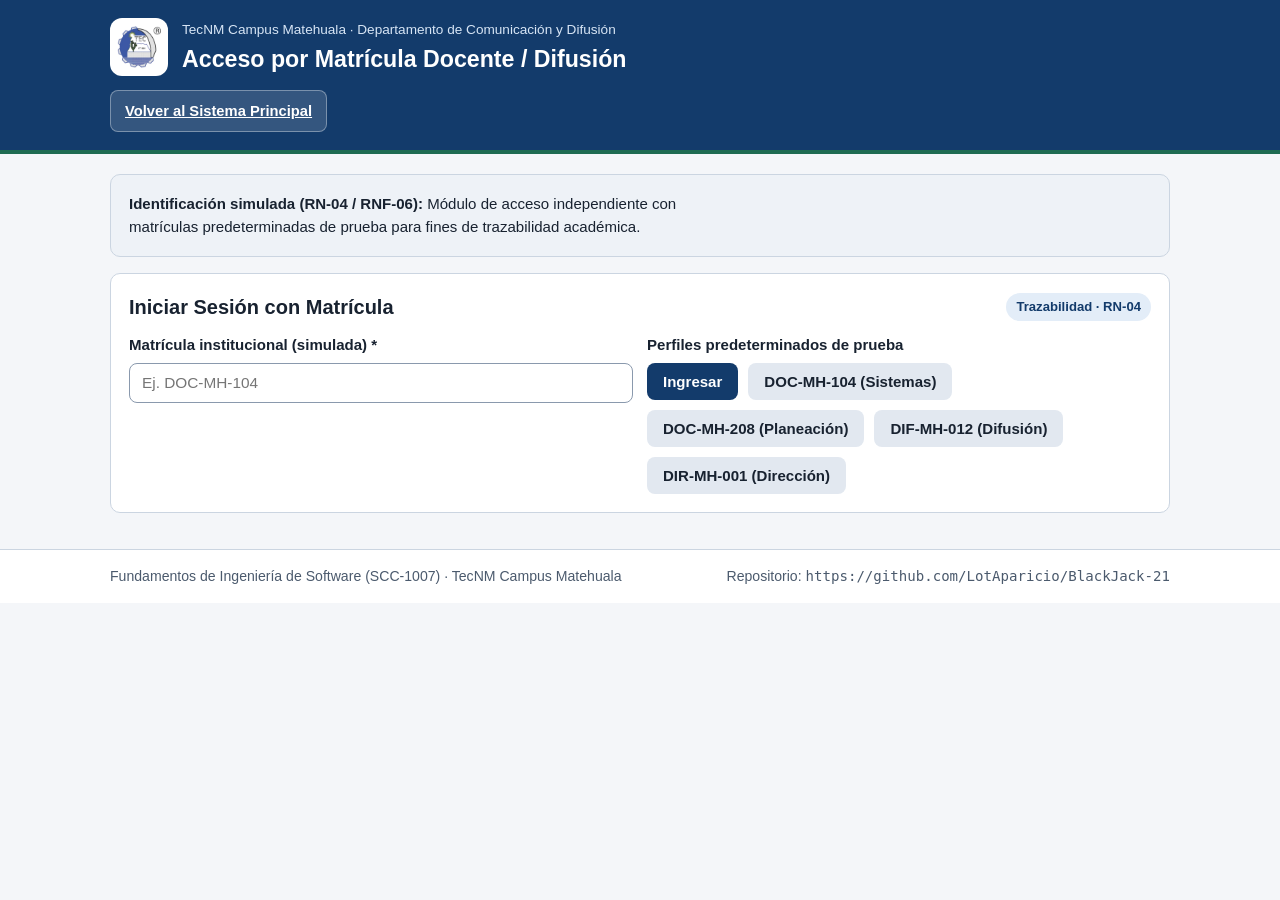
==== login.html @ e2d47383 "Add files via upload" ====
<!DOCTYPE html>
<html lang="es">
<head>
  <meta charset="UTF-8" />
  <meta name="viewport" content="width=device-width, initial-scale=1.0" />
  <title>Acceso por Matrícula · TecNM Campus Matehuala</title>
  <link rel="stylesheet" href="static/styles.css" />
</head>
<body>
  <header class="site-header">
    <div class="container header-inner">
      <div class="brand-lockup">
        <img src="static/logo-itm-mh.png" alt="Escudo institucional IT MH" class="brand-logo" />
        <div>
          <p class="eyebrow">TecNM Campus Matehuala · Departamento de Comunicación y Difusión</p>
          <h1>Acceso por Matrícula Docente / Difusión</h1>
        </div>
      </div>
      <nav aria-label="Navegación" class="role-switch">
        <a class="tab-btn" href="index.html">Volver al Sistema Principal</a>
      </nav>
    </div>
  </header>

  <main class="container main-grid">
    <section class="card notice-banner" aria-label="Entorno simulado">
      <p>
        <strong>Identificación simulada (RN-04 / RNF-06):</strong> Módulo de acceso independiente con matrículas predeterminadas de prueba para fines de trazabilidad académica.
      </p>
    </section>

    <section class="card" aria-labelledby="titulo-login">
      <div class="panel-header">
        <h2 id="titulo-login">Iniciar Sesión con Matrícula</h2>
        <span class="badge">Trazabilidad · RN-04</span>
      </div>

      <form id="form-login-aparte" class="form-grid" novalidate>
        <div class="field-group">
          <label for="matricula-input">Matrícula institucional (simulada) *</label>
          <input
            type="text"
            id="matricula-input"
            placeholder="Ej. DOC-MH-104"
            required
          />
          <small class="error-msg" id="err-matricula"></small>
        </div>

        <div class="field-group">
          <label>Perfiles predeterminados de prueba</label>
          <div class="form-actions">
            <button type="submit" class="btn btn-primary">Ingresar</button>
            <button type="button" class="btn btn-secondary btn-quick" data-mat="DOC-MH-104">DOC-MH-104 (Sistemas)</button>
            <button type="button" class="btn btn-secondary btn-quick" data-mat="DOC-MH-208">DOC-MH-208 (Planeación)</button>
            <button type="button" class="btn btn-secondary btn-quick" data-mat="DIF-MH-012">DIF-MH-012 (Difusión)</button>
            <button type="button" class="btn btn-secondary btn-quick" data-mat="DIR-MH-001">DIR-MH-001 (Dirección)</button>
          </div>
        </div>
      </form>

      <div id="estado-sesion" class="feedback-box hidden" aria-live="polite" style="margin-top: 16px;"></div>
    </section>
  </main>

  <footer class="site-footer">
    <div class="container footer-inner">
      <p>Fundamentos de Ingeniería de Software (SCC-1007) · TecNM Campus Matehuala</p>
      <p>Repositorio: <code>https://github.com/LotAparicio/BlackJack-21</code></p>
    </div>
  </footer>

  <script>
    const LOGIN_SESSION_KEY = "tecnm_mh_sesion_matricula_v1";

    const USUARIOS_SIMULADOS = [
      { matricula: "DOC-MH-104", nombre: "Mtro. Roberto Salgado (Simulado)", rol: "Solicitante", area: "Ingeniería en Sistemas Computacionales" },
      { matricula: "DOC-MH-208", nombre: "Ing. Laura Méndez (Simulada)", rol: "Solicitante", area: "Subdirección de Planeación y Vinculación" },
      { matricula: "DIF-MH-012", nombre: "Lic. Patricia Navarro (Simulada)", rol: "Difusión", area: "Departamento de Comunicación y Difusión" },
      { matricula: "DIR-MH-001", nombre: "Dr. Héctor Villalobos (Simulado)", rol: "Dirección", area: "Dirección" }
    ];

    function escapar(texto) {
      return String(texto)
        .replace(/&/g, "&amp;")
        .replace(/</g, "&lt;")
        .replace(/>/g, "&gt;")
        .replace(/"/g, "&quot;");
    }

    function mostrarSesion() {
      const box = document.getElementById("estado-sesion");
      let sesion = null;
      try {
        sesion = JSON.parse(localStorage.getItem(LOGIN_SESSION_KEY) || "null");
      } catch (e) {
        sesion = null;
      }

      if (!sesion) {
        box.classList.add("hidden");
        box.innerHTML = "";
        return;
      }

      box.classList.remove("hidden");
      box.innerHTML = `
        <div style="display:flex; flex-wrap:wrap; align-items:center; justify-content:space-between; gap:10px;">
          <div>
            <strong>Sesión iniciada:</strong> ${escapar(sesion.nombre)} ·
            Matrícula: <code>${escapar(sesion.matricula)}</code> ·
            Rol: <strong>${escapar(sesion.rol)}</strong> (${escapar(sesion.area)})
          </div>
          <button type="button" id="btn-salir" class="btn btn-secondary">Cerrar sesión</button>
        </div>
      `;

      document.getElementById("btn-salir").addEventListener("click", () => {
        localStorage.removeItem(LOGIN_SESSION_KEY);
        document.getElementById("matricula-input").value = "";
        mostrarSesion();
      });
    }

    function ingresarConMatricula(valor) {
      const limpia = String(valor || "").trim().toUpperCase();
      const errEl = document.getElementById("err-matricula");
      if (!limpia) {
        errEl.textContent = "Ingresa o selecciona una matrícula predeterminada.";
        return;
      }
      const usuario = USUARIOS_SIMULADOS.find((u) => u.matricula === limpia);
      if (!usuario) {
        errEl.textContent = "Matrícula no válida. Usa DOC-MH-104, DOC-MH-208, DIF-MH-012 o DIR-MH-001.";
        return;
      }
      errEl.textContent = "";
      localStorage.setItem(LOGIN_SESSION_KEY, JSON.stringify(usuario));
      mostrarSesion();
    }

    document.getElementById("form-login-aparte").addEventListener("submit", (e) => {
      e.preventDefault();
      ingresarConMatricula(document.getElementById("matricula-input").value);
    });

    document.querySelectorAll(".btn-quick").forEach((btn) => {
      btn.addEventListener("click", () => {
        const mat = btn.dataset.mat;
        document.getElementById("matricula-input").value = mat;
        ingresarConMatricula(mat);
      });
    });

    mostrarSesion();
  </script>
</body>
</html>
---- static/styles.css ----
:root {
  --bg-page: #f4f6f9;
  --bg-card: #ffffff;
  --bg-subtle: #eef2f7;
  --text-main: #182230;
  --text-muted: #4b5a6d;
  --primary: #133b6b;
  --primary-hover: #0c2747;
  --accent: #1e6b52;
  --danger: #9e1b24;
  --warning-bg: #fff8e6;
  --warning-border: #c98a00;
  --border: #cbd5e1;
  --radius: 10px;
}

* {
  box-sizing: border-box;
}

html, body {
  margin: 0;
  padding: 0;
  font-family: "Segoe UI", Roboto, Arial, sans-serif;
  font-size: 16px;
  line-height: 1.5;
  color: var(--text-main);
  background-color: var(--bg-page);
}

.skip-link {
  position: absolute;
  left: -9999px;
}

.skip-link:focus {
  position: fixed;
  top: 8px;
  left: 8px;
  z-index: 1000;
  background: var(--primary);
  color: #ffffff;
  padding: 8px 12px;
  border-radius: 6px;
}

.container {
  width: min(100% - 24px, 1060px);
  margin: 0 auto;
}

.site-header {
  background: var(--primary);
  color: #ffffff;
  padding: 18px 0;
  border-bottom: 4px solid var(--accent);
}

.header-inner {
  display: flex;
  flex-direction: column;
  gap: 14px;
}

.brand-lockup {
  display: flex;
  align-items: center;
  gap: 14px;
}

.brand-logo {
  width: 58px;
  height: 58px;
  object-fit: contain;
  background: #ffffff;
  padding: 5px;
  border-radius: 12px;
  border: 2px solid rgba(255, 255, 255, 0.45);
  flex: 0 0 auto;
}

.eyebrow {
  margin: 0 0 4px;
  font-size: 0.85rem;
  color: #d7e5f5;
}

.site-header h1 {
  margin: 0;
  font-size: 1.45rem;
  line-height: 1.25;
}

.role-switch {
  display: flex;
  flex-wrap: wrap;
  gap: 8px;
}

.tab-btn {
  background: rgba(255, 255, 255, 0.14);
  color: #ffffff;
  border: 1px solid rgba(255, 255, 255, 0.35);
  border-radius: 8px;
  padding: 9px 14px;
  font-size: 0.92rem;
  font-weight: 600;
  cursor: pointer;
}

.tab-btn.active,
.tab-btn:hover {
  background: #ffffff;
  color: var(--primary);
}

.main-grid {
  padding: 20px 0 36px;
  display: grid;
  gap: 16px;
}

.card {
  background: var(--bg-card);
  border: 1px solid var(--border);
  border-radius: var(--radius);
  padding: 18px;
}

.notice-banner {
  display: flex;
  flex-wrap: wrap;
  align-items: center;
  justify-content: space-between;
  gap: 12px;
  background: var(--bg-subtle);
}

.notice-banner p {
  margin: 0;
  font-size: 0.94rem;
  max-width: 74ch;
}

.view-panel {
  display: none;
}

.view-panel.active {
  display: block;
}

.panel-header {
  display: flex;
  flex-wrap: wrap;
  align-items: center;
  justify-content: space-between;
  gap: 10px;
  margin-bottom: 12px;
}

.panel-header h2 {
  margin: 0;
  font-size: 1.25rem;
}

.badge {
  background: #e3edf8;
  color: var(--primary);
  font-size: 0.82rem;
  font-weight: 700;
  padding: 4px 10px;
  border-radius: 999px;
}

.muted {
  color: var(--text-muted);
  margin-top: 0;
}

.form-grid {
  display: grid;
  grid-template-columns: 1fr;
  gap: 14px;
}

@media (min-width: 720px) {
  .form-grid {
    grid-template-columns: 1fr 1fr;
  }
  .full-width {
    grid-column: 1 / -1;
  }
}

.field-group {
  display: flex;
  flex-direction: column;
  gap: 6px;
}

label {
  font-weight: 600;
  font-size: 0.94rem;
}

input,
select,
textarea {
  width: 100%;
  padding: 10px 12px;
  border: 1px solid #8a99ad;
  border-radius: 8px;
  font-family: inherit;
  font-size: 0.96rem;
  color: var(--text-main);
  background: #ffffff;
}

input:focus,
select:focus,
textarea:focus,
button:focus,
a.btn:focus {
  outline: 3px solid #2b6cb0;
  outline-offset: 1px;
}

.error-msg {
  color: var(--danger);
  font-weight: 600;
  min-height: 18px;
  font-size: 0.85rem;
}

.hidden {
  display: none !important;
}

.alert-box {
  background: var(--warning-bg);
  border: 1px solid var(--warning-border);
  border-radius: 8px;
  padding: 12px 14px;
}

.alert-box p {
  margin: 0 0 8px;
}

.checkbox-inline {
  display: flex;
  align-items: flex-start;
  gap: 8px;
  font-weight: 500;
}

.checkbox-inline input[type="checkbox"] {
  width: 18px;
  height: 18px;
  margin-top: 2px;
  flex: 0 0 auto;
}

.preview-box {
  background: var(--bg-subtle);
}

.preview-box h3 {
  margin: 0 0 6px;
  font-size: 1rem;
}

.preview-content {
  margin: 0;
  white-space: pre-line;
}

.form-actions {
  display: flex;
  flex-wrap: wrap;
  gap: 10px;
}

.btn {
  display: inline-block;
  text-decoration: none;
  border: none;
  border-radius: 8px;
  padding: 10px 16px;
  font-size: 0.94rem;
  font-weight: 600;
  cursor: pointer;
}

.btn-primary {
  background: var(--primary);
  color: #ffffff;
}

.btn-primary:hover {
  background: var(--primary-hover);
}

.btn-secondary {
  background: #e2e8f0;
  color: var(--text-main);
}

.btn-approve {
  background: var(--accent);
  color: #ffffff;
}

.btn-reject {
  background: var(--danger);
  color: #ffffff;
}

.feedback-box {
  margin-top: 16px;
  padding: 12px 14px;
  border-radius: 8px;
  background: #e6f4ee;
  border: 1px solid #2b7a5b;
  color: #103b2a;
}

.stack-list {
  display: grid;
  gap: 12px;
}

.review-card {
  border: 1px solid var(--border);
  border-radius: 8px;
  padding: 14px;
  background: #fcfdff;
}

.review-top {
  display: flex;
  flex-wrap: wrap;
  justify-content: space-between;
  gap: 8px;
  margin-bottom: 8px;
}

.review-actions {
  display: flex;
  flex-wrap: wrap;
  gap: 8px;
  margin-top: 10px;
}

.filters-bar {
  display: grid;
  grid-template-columns: 1fr;
  gap: 12px;
  margin-bottom: 14px;
}

@media (min-width: 640px) {
  .filters-bar {
    grid-template-columns: 240px 1fr;
  }
}

.metrics-strip {
  display: grid;
  grid-template-columns: repeat(auto-fit, minmax(150px, 1fr));
  gap: 10px;
  margin-bottom: 16px;
}

.metric-tile {
  background: var(--bg-subtle);
  border: 1px solid var(--border);
  border-radius: 8px;
  padding: 10px 12px;
}

.metric-tile strong {
  display: block;
  font-size: 1.35rem;
  color: var(--primary);
}

.metric-tile span {
  font-size: 0.85rem;
  color: var(--text-muted);
}

.table-wrap {
  width: 100%;
  overflow-x: auto;
}

.data-table {
  width: 100%;
  border-collapse: collapse;
  font-size: 0.9rem;
}

.data-table th,
.data-table td {
  border: 1px solid var(--border);
  padding: 8px 10px;
  text-align: left;
  vertical-align: top;
}

.data-table th {
  background: var(--bg-subtle);
}

.status-pill {
  display: inline-block;
  padding: 2px 8px;
  border-radius: 999px;
  font-size: 0.8rem;
  font-weight: 700;
}

.status-revision {
  background: #fef0c7;
  color: #784900;
}

.status-publicado {
  background: #dcfce7;
  color: #14532d;
}

.status-rechazado {
  background: #fee2e2;
  color: #7f1d1d;
}

.docs-grid {
  display: grid;
  grid-template-columns: repeat(auto-fit, minmax(240px, 1fr));
  gap: 12px;
  margin-bottom: 16px;
}

.doc-card {
  border: 1px solid var(--border);
  border-radius: 8px;
  padding: 14px;
  background: #fcfdff;
  display: flex;
  flex-direction: column;
  justify-content: space-between;
  gap: 10px;
}

.doc-card h3 {
  margin: 0;
  font-size: 1.02rem;
  color: var(--primary);
}

.doc-card p {
  margin: 0;
  font-size: 0.9rem;
  color: var(--text-muted);
}

.doc-summary-grid {
  display: grid;
  grid-template-columns: 1fr;
  gap: 12px;
}

@media (min-width: 720px) {
  .doc-summary-grid {
    grid-template-columns: 1fr 1fr;
  }
}

.sub-card {
  background: var(--bg-subtle);
}

.sub-card h3 {
  margin-top: 0;
  font-size: 1.05rem;
}

.sub-card ul {
  margin: 0;
  padding-left: 18px;
  display: grid;
  gap: 8px;
  font-size: 0.92rem;
}

.site-footer {
  border-top: 1px solid var(--border);
  background: #ffffff;
  padding: 16px 0;
  font-size: 0.88rem;
  color: var(--text-muted);
}

.footer-inner {
  display: flex;
  flex-wrap: wrap;
  justify-content: space-between;
  gap: 10px;
}

.footer-inner p {
  margin: 0;
}
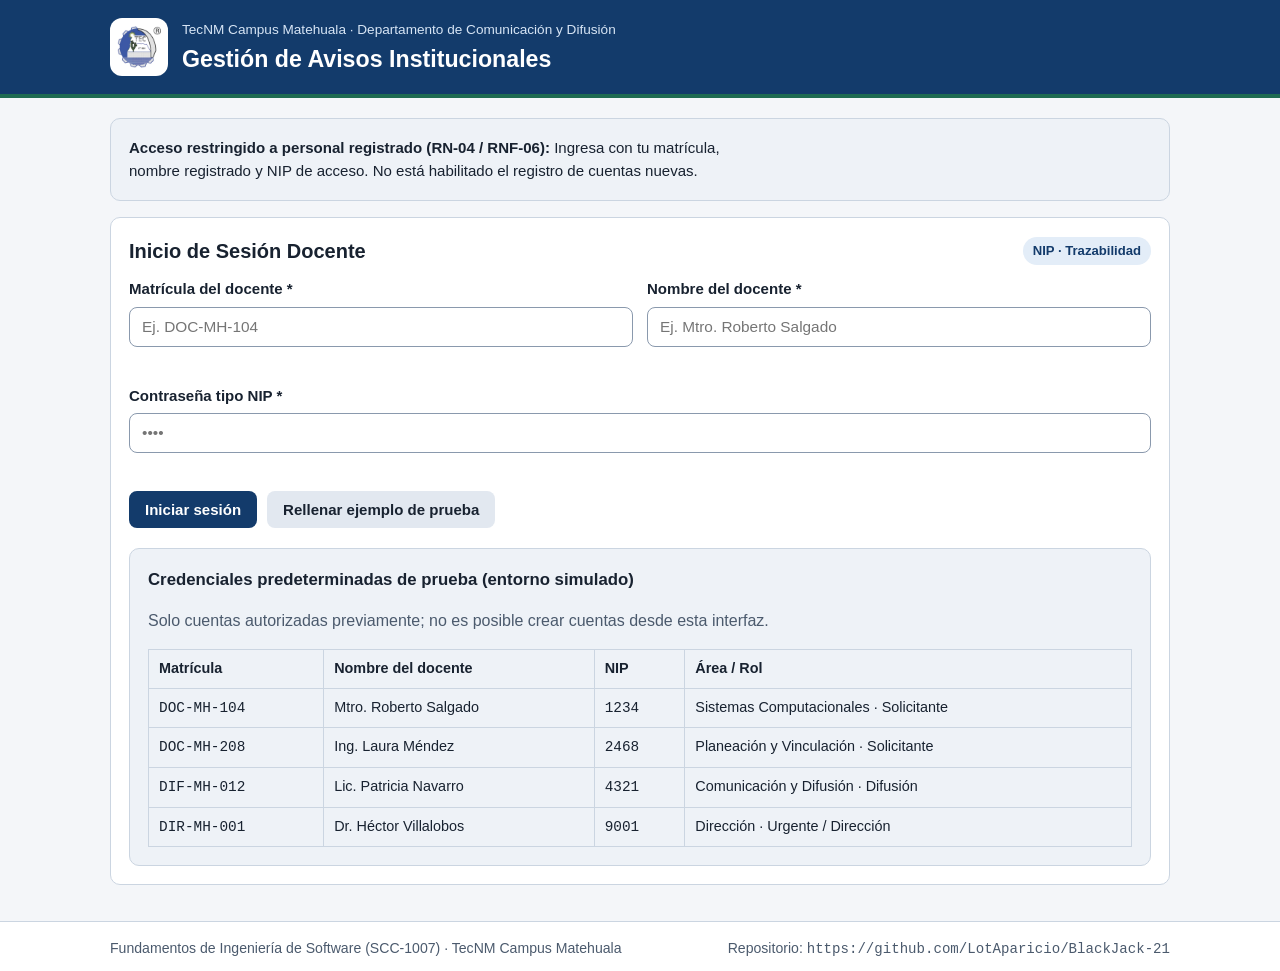
==== commit d614fd21: "Update login.html" ====
--- a/login.html
+++ b/login.html
@@ -3,7 +3,7 @@
 <head>
   <meta charset="UTF-8" />
   <meta name="viewport" content="width=device-width, initial-scale=1.0" />
-  <title>Acceso por Matrícula · TecNM Campus Matehuala</title>
+  <title>Acceso Docente · TecNM Campus Matehuala</title>
   <link rel="stylesheet" href="static/styles.css" />
 </head>
 <body>
@@ -13,53 +13,111 @@
         <img src="static/logo-itm-mh.png" alt="Escudo institucional IT MH" class="brand-logo" />
         <div>
           <p class="eyebrow">TecNM Campus Matehuala · Departamento de Comunicación y Difusión</p>
-          <h1>Acceso por Matrícula Docente / Difusión</h1>
+          <h1>Gestión de Avisos Institucionales</h1>
         </div>
       </div>
-      <nav aria-label="Navegación" class="role-switch">
-        <a class="tab-btn" href="index.html">Volver al Sistema Principal</a>
-      </nav>
     </div>
   </header>
 
   <main class="container main-grid">
-    <section class="card notice-banner" aria-label="Entorno simulado">
+    <section class="card notice-banner" aria-label="Control de acceso">
       <p>
-        <strong>Identificación simulada (RN-04 / RNF-06):</strong> Módulo de acceso independiente con matrículas predeterminadas de prueba para fines de trazabilidad académica.
+        <strong>Acceso restringido a personal registrado (RN-04 / RNF-06):</strong> Ingresa con tu matrícula, nombre registrado y NIP de acceso. No está habilitado el registro de cuentas nuevas.
       </p>
     </section>
 
     <section class="card" aria-labelledby="titulo-login">
       <div class="panel-header">
-        <h2 id="titulo-login">Iniciar Sesión con Matrícula</h2>
-        <span class="badge">Trazabilidad · RN-04</span>
+        <h2 id="titulo-login">Inicio de Sesión Docente</h2>
+        <span class="badge">NIP · Trazabilidad</span>
       </div>
 
-      <form id="form-login-aparte" class="form-grid" novalidate>
+      <form id="form-login-nip" class="form-grid" novalidate>
         <div class="field-group">
-          <label for="matricula-input">Matrícula institucional (simulada) *</label>
+          <label for="login-matricula">Matrícula del docente *</label>
           <input
             type="text"
-            id="matricula-input"
+            id="login-matricula"
             placeholder="Ej. DOC-MH-104"
+            autocomplete="username"
             required
           />
-          <small class="error-msg" id="err-matricula"></small>
+          <small class="error-msg" id="err-login-matricula"></small>
         </div>
 
         <div class="field-group">
-          <label>Perfiles predeterminados de prueba</label>
-          <div class="form-actions">
-            <button type="submit" class="btn btn-primary">Ingresar</button>
-            <button type="button" class="btn btn-secondary btn-quick" data-mat="DOC-MH-104">DOC-MH-104 (Sistemas)</button>
-            <button type="button" class="btn btn-secondary btn-quick" data-mat="DOC-MH-208">DOC-MH-208 (Planeación)</button>
-            <button type="button" class="btn btn-secondary btn-quick" data-mat="DIF-MH-012">DIF-MH-012 (Difusión)</button>
-            <button type="button" class="btn btn-secondary btn-quick" data-mat="DIR-MH-001">DIR-MH-001 (Dirección)</button>
-          </div>
+          <label for="login-nombre">Nombre del docente *</label>
+          <input
+            type="text"
+            id="login-nombre"
+            placeholder="Ej. Mtro. Roberto Salgado"
+            required
+          />
+          <small class="error-msg" id="err-login-nombre"></small>
+        </div>
+
+        <div class="field-group full-width">
+          <label for="login-nip">Contraseña tipo NIP *</label>
+          <input
+            type="password"
+            id="login-nip"
+            inputmode="numeric"
+            maxlength="6"
+            placeholder="••••"
+            autocomplete="current-password"
+            required
+          />
+          <small class="error-msg" id="err-login-nip"></small>
+        </div>
+
+        <div class="form-actions full-width">
+          <button type="submit" class="btn btn-primary">Iniciar sesión</button>
+          <button type="button" id="btn-autocompletar-prueba" class="btn btn-secondary">Rellenar ejemplo de prueba</button>
         </div>
       </form>
 
-      <div id="estado-sesion" class="feedback-box hidden" aria-live="polite" style="margin-top: 16px;"></div>
+      <div class="card sub-card" style="margin-top: 20px;">
+        <h3>Credenciales predeterminadas de prueba (entorno simulado)</h3>
+        <p class="muted">Solo cuentas autorizadas previamente; no es posible crear cuentas desde esta interfaz.</p>
+        <div class="table-wrap">
+          <table class="data-table">
+            <thead>
+              <tr>
+                <th>Matrícula</th>
+                <th>Nombre del docente</th>
+                <th>NIP</th>
+                <th>Área / Rol</th>
+              </tr>
+            </thead>
+            <tbody>
+              <tr>
+                <td><code>DOC-MH-104</code></td>
+                <td>Mtro. Roberto Salgado</td>
+                <td><code>1234</code></td>
+                <td>Sistemas Computacionales · Solicitante</td>
+              </tr>
+              <tr>
+                <td><code>DOC-MH-208</code></td>
+                <td>Ing. Laura Méndez</td>
+                <td><code>2468</code></td>
+                <td>Planeación y Vinculación · Solicitante</td>
+              </tr>
+              <tr>
+                <td><code>DIF-MH-012</code></td>
+                <td>Lic. Patricia Navarro</td>
+                <td><code>4321</code></td>
+                <td>Comunicación y Difusión · Difusión</td>
+              </tr>
+              <tr>
+                <td><code>DIR-MH-001</code></td>
+                <td>Dr. Héctor Villalobos</td>
+                <td><code>9001</code></td>
+                <td>Dirección · Urgente / Dirección</td>
+              </tr>
+            </tbody>
+          </table>
+        </div>
+      </div>
     </section>
   </main>
 
@@ -73,86 +131,107 @@
   <script>
     const LOGIN_SESSION_KEY = "tecnm_mh_sesion_matricula_v1";
 
-    const USUARIOS_SIMULADOS = [
-      { matricula: "DOC-MH-104", nombre: "Mtro. Roberto Salgado (Simulado)", rol: "Solicitante", area: "Ingeniería en Sistemas Computacionales" },
-      { matricula: "DOC-MH-208", nombre: "Ing. Laura Méndez (Simulada)", rol: "Solicitante", area: "Subdirección de Planeación y Vinculación" },
-      { matricula: "DIF-MH-012", nombre: "Lic. Patricia Navarro (Simulada)", rol: "Difusión", area: "Departamento de Comunicación y Difusión" },
-      { matricula: "DIR-MH-001", nombre: "Dr. Héctor Villalobos (Simulado)", rol: "Dirección", area: "Dirección" }
+    const DOCENTES_AUTORIZADOS = [
+      {
+        matricula: "DOC-MH-104",
+        nombre: "Mtro. Roberto Salgado",
+        nip: "1234",
+        rol: "Solicitante",
+        area: "Ingeniería en Sistemas Computacionales"
+      },
+      {
+        matricula: "DOC-MH-208",
+        nombre: "Ing. Laura Méndez",
+        nip: "2468",
+        rol: "Solicitante",
+        area: "Subdirección de Planeación y Vinculación"
+      },
+      {
+        matricula: "DIF-MH-012",
+        nombre: "Lic. Patricia Navarro",
+        nip: "4321",
+        rol: "Difusión",
+        area: "Departamento de Comunicación y Difusión"
+      },
+      {
+        matricula: "DIR-MH-001",
+        nombre: "Dr. Héctor Villalobos",
+        nip: "9001",
+        rol: "Dirección",
+        area: "Dirección"
+      }
     ];
 
-    function escapar(texto) {
-      return String(texto)
-        .replace(/&/g, "&amp;")
-        .replace(/</g, "&lt;")
-        .replace(/>/g, "&gt;")
-        .replace(/"/g, "&quot;");
+    function normalizarTexto(str) {
+      return String(str || "")
+        .trim()
+        .toLowerCase()
+        .normalize("NFD")
+        .replace(/[\u0300-\u036f]/g, "");
     }
 
-    function mostrarSesion() {
-      const box = document.getElementById("estado-sesion");
-      let sesion = null;
-      try {
-        sesion = JSON.parse(localStorage.getItem(LOGIN_SESSION_KEY) || "null");
-      } catch (e) {
-        sesion = null;
-      }
-
-      if (!sesion) {
-        box.classList.add("hidden");
-        box.innerHTML = "";
-        return;
-      }
-
-      box.classList.remove("hidden");
-      box.innerHTML = `
-        <div style="display:flex; flex-wrap:wrap; align-items:center; justify-content:space-between; gap:10px;">
-          <div>
-            <strong>Sesión iniciada:</strong> ${escapar(sesion.nombre)} ·
-            Matrícula: <code>${escapar(sesion.matricula)}</code> ·
-            Rol: <strong>${escapar(sesion.rol)}</strong> (${escapar(sesion.area)})
-          </div>
-          <button type="button" id="btn-salir" class="btn btn-secondary">Cerrar sesión</button>
-        </div>
-      `;
-
-      document.getElementById("btn-salir").addEventListener("click", () => {
-        localStorage.removeItem(LOGIN_SESSION_KEY);
-        document.getElementById("matricula-input").value = "";
-        mostrarSesion();
-      });
-    }
-
-    function ingresarConMatricula(valor) {
-      const limpia = String(valor || "").trim().toUpperCase();
-      const errEl = document.getElementById("err-matricula");
-      if (!limpia) {
-        errEl.textContent = "Ingresa o selecciona una matrícula predeterminada.";
-        return;
-      }
-      const usuario = USUARIOS_SIMULADOS.find((u) => u.matricula === limpia);
-      if (!usuario) {
-        errEl.textContent = "Matrícula no válida. Usa DOC-MH-104, DOC-MH-208, DIF-MH-012 o DIR-MH-001.";
-        return;
-      }
-      errEl.textContent = "";
-      localStorage.setItem(LOGIN_SESSION_KEY, JSON.stringify(usuario));
-      mostrarSesion();
-    }
-
-    document.getElementById("form-login-aparte").addEventListener("submit", (e) => {
+    document.getElementById("btn-autocompletar-prueba").addEventListener("click", () => {
+      document.getElementById("login-matricula").value = "DOC-MH-104";
+      document.getElementById("login-nombre").value = "Mtro. Roberto Salgado";
+      document.getElementById("login-nip").value = "1234";
+    });
+
+    document.getElementById("form-login-nip").addEventListener("submit", (e) => {
       e.preventDefault();
-      ingresarConMatricula(document.getElementById("matricula-input").value);
+
+      const matInput = document.getElementById("login-matricula").value.trim().toUpperCase();
+      const nomInput = document.getElementById("login-nombre").value.trim();
+      const nipInput = document.getElementById("login-nip").value.trim();
+
+      const errMat = document.getElementById("err-login-matricula");
+      const errNom = document.getElementById("err-login-nombre");
+      const errNip = document.getElementById("err-login-nip");
+
+      errMat.textContent = "";
+      errNom.textContent = "";
+      errNip.textContent = "";
+
+      if (!matInput) {
+        errMat.textContent = "Ingresa la matrícula del docente.";
+        return;
+      }
+      if (!nomInput) {
+        errNom.textContent = "Ingresa el nombre del docente.";
+        return;
+      }
+      if (!nipInput) {
+        errNip.textContent = "Ingresa el NIP de acceso.";
+        return;
+      }
+
+      const docente = DOCENTES_AUTORIZADOS.find((u) => u.matricula === matInput);
+      if (!docente) {
+        errMat.textContent = "Matrícula no registrada. No es posible crear cuentas nuevas.";
+        return;
+      }
+
+      if (normalizarTexto(docente.nombre) !== normalizarTexto(nomInput)) {
+        errNom.textContent = "El nombre no coincide con la matrícula ingresada.";
+        return;
+      }
+
+      if (docente.nip !== nipInput) {
+        errNip.textContent = "NIP incorrecto.";
+        return;
+      }
+
+      localStorage.setItem(
+        LOGIN_SESSION_KEY,
+        JSON.stringify({
+          matricula: docente.matricula,
+          nombre: docente.nombre,
+          rol: docente.rol,
+          area: docente.area
+        })
+      );
+
+      window.location.href = "index.html";
     });
-
-    document.querySelectorAll(".btn-quick").forEach((btn) => {
-      btn.addEventListener("click", () => {
-        const mat = btn.dataset.mat;
-        document.getElementById("matricula-input").value = mat;
-        ingresarConMatricula(mat);
-      });
-    });
-
-    mostrarSesion();
   </script>
 </body>
-</html>+</html>
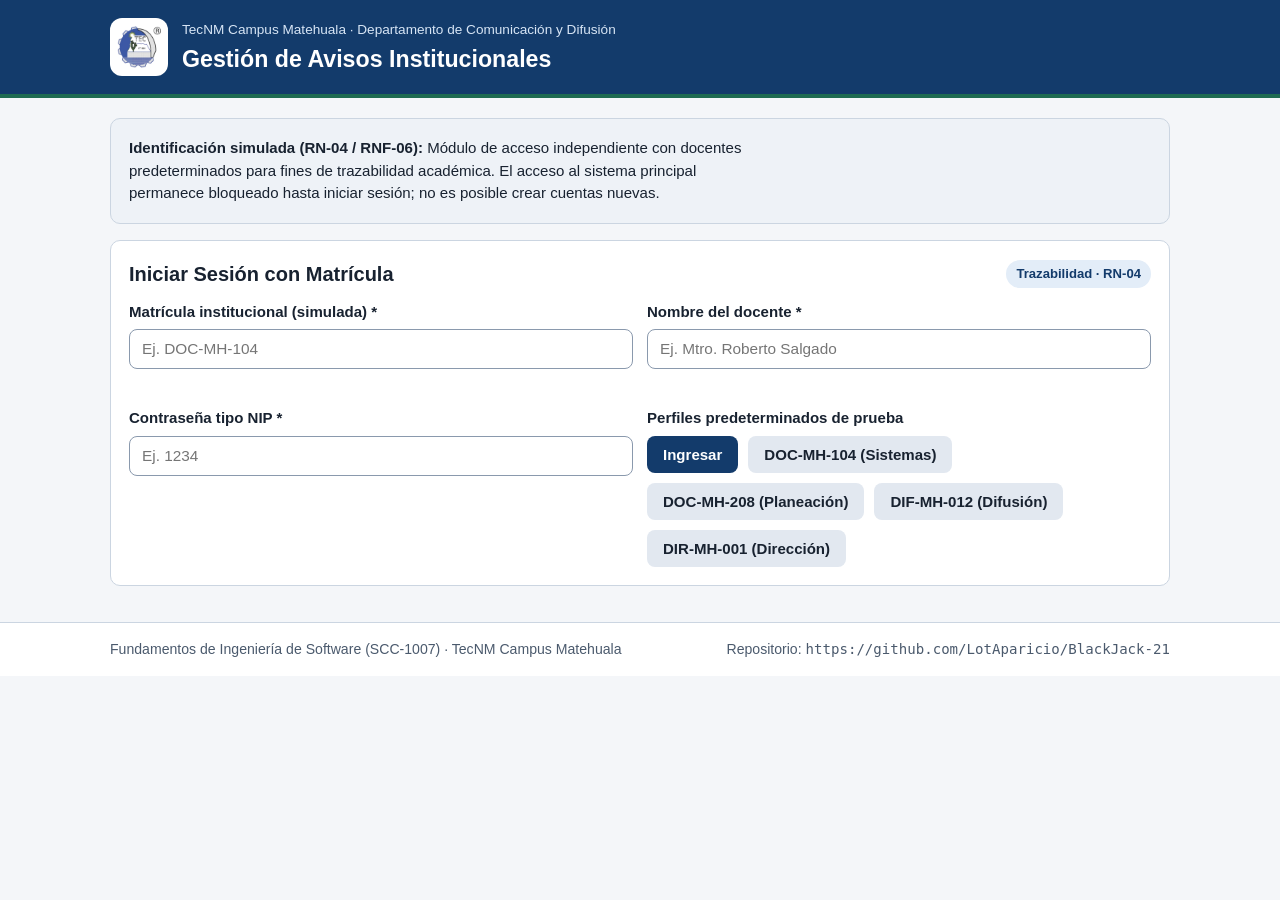
==== commit f71728d0: "Update login.html" ====
--- a/login.html
+++ b/login.html
@@ -20,21 +20,21 @@
   </header>
 
   <main class="container main-grid">
-    <section class="card notice-banner" aria-label="Control de acceso">
+    <section class="card notice-banner" aria-label="Identificación simulada">
       <p>
-        <strong>Acceso restringido a personal registrado (RN-04 / RNF-06):</strong> Ingresa con tu matrícula, nombre registrado y NIP de acceso. No está habilitado el registro de cuentas nuevas.
+        <strong>Identificación simulada (RN-04 / RNF-06):</strong> Módulo de acceso independiente con docentes predeterminados para fines de trazabilidad académica. El acceso al sistema principal permanece bloqueado hasta iniciar sesión; no es posible crear cuentas nuevas.
       </p>
     </section>
 
     <section class="card" aria-labelledby="titulo-login">
       <div class="panel-header">
-        <h2 id="titulo-login">Inicio de Sesión Docente</h2>
-        <span class="badge">NIP · Trazabilidad</span>
+        <h2 id="titulo-login">Iniciar Sesión con Matrícula</h2>
+        <span class="badge">Trazabilidad · RN-04</span>
       </div>
 
       <form id="form-login-nip" class="form-grid" novalidate>
         <div class="field-group">
-          <label for="login-matricula">Matrícula del docente *</label>
+          <label for="login-matricula">Matrícula institucional (simulada) *</label>
           <input
             type="text"
             id="login-matricula"
@@ -56,68 +56,33 @@
           <small class="error-msg" id="err-login-nombre"></small>
         </div>
 
-        <div class="field-group full-width">
+        <div class="field-group">
           <label for="login-nip">Contraseña tipo NIP *</label>
           <input
             type="password"
             id="login-nip"
             inputmode="numeric"
             maxlength="6"
-            placeholder="••••"
+            placeholder="Ej. 1234"
             autocomplete="current-password"
             required
           />
           <small class="error-msg" id="err-login-nip"></small>
         </div>
 
-        <div class="form-actions full-width">
-          <button type="submit" class="btn btn-primary">Iniciar sesión</button>
-          <button type="button" id="btn-autocompletar-prueba" class="btn btn-secondary">Rellenar ejemplo de prueba</button>
+        <div class="field-group">
+          <label>Perfiles predeterminados de prueba</label>
+          <div class="form-actions">
+            <button type="submit" class="btn btn-primary">Ingresar</button>
+            <button type="button" class="btn btn-secondary btn-quick" data-mat="DOC-MH-104">DOC-MH-104 (Sistemas)</button>
+            <button type="button" class="btn btn-secondary btn-quick" data-mat="DOC-MH-208">DOC-MH-208 (Planeación)</button>
+            <button type="button" class="btn btn-secondary btn-quick" data-mat="DIF-MH-012">DIF-MH-012 (Difusión)</button>
+            <button type="button" class="btn btn-secondary btn-quick" data-mat="DIR-MH-001">DIR-MH-001 (Dirección)</button>
+          </div>
         </div>
       </form>
 
-      <div class="card sub-card" style="margin-top: 20px;">
-        <h3>Credenciales predeterminadas de prueba (entorno simulado)</h3>
-        <p class="muted">Solo cuentas autorizadas previamente; no es posible crear cuentas desde esta interfaz.</p>
-        <div class="table-wrap">
-          <table class="data-table">
-            <thead>
-              <tr>
-                <th>Matrícula</th>
-                <th>Nombre del docente</th>
-                <th>NIP</th>
-                <th>Área / Rol</th>
-              </tr>
-            </thead>
-            <tbody>
-              <tr>
-                <td><code>DOC-MH-104</code></td>
-                <td>Mtro. Roberto Salgado</td>
-                <td><code>1234</code></td>
-                <td>Sistemas Computacionales · Solicitante</td>
-              </tr>
-              <tr>
-                <td><code>DOC-MH-208</code></td>
-                <td>Ing. Laura Méndez</td>
-                <td><code>2468</code></td>
-                <td>Planeación y Vinculación · Solicitante</td>
-              </tr>
-              <tr>
-                <td><code>DIF-MH-012</code></td>
-                <td>Lic. Patricia Navarro</td>
-                <td><code>4321</code></td>
-                <td>Comunicación y Difusión · Difusión</td>
-              </tr>
-              <tr>
-                <td><code>DIR-MH-001</code></td>
-                <td>Dr. Héctor Villalobos</td>
-                <td><code>9001</code></td>
-                <td>Dirección · Urgente / Dirección</td>
-              </tr>
-            </tbody>
-          </table>
-        </div>
-      </div>
+      <div id="estado-sesion" class="feedback-box hidden" aria-live="polite" style="margin-top: 16px;"></div>
     </section>
   </main>
 
@@ -170,53 +135,57 @@
         .replace(/[\u0300-\u036f]/g, "");
     }
 
-    document.getElementById("btn-autocompletar-prueba").addEventListener("click", () => {
-      document.getElementById("login-matricula").value = "DOC-MH-104";
-      document.getElementById("login-nombre").value = "Mtro. Roberto Salgado";
-      document.getElementById("login-nip").value = "1234";
+    function limpiarErroresLogin() {
+      document.getElementById("err-login-matricula").textContent = "";
+      document.getElementById("err-login-nombre").textContent = "";
+      document.getElementById("err-login-nip").textContent = "";
+    }
+
+    document.querySelectorAll(".btn-quick").forEach((btn) => {
+      btn.addEventListener("click", () => {
+        const docente = DOCENTES_AUTORIZADOS.find((u) => u.matricula === btn.dataset.mat);
+        if (!docente) return;
+        limpiarErroresLogin();
+        document.getElementById("login-matricula").value = docente.matricula;
+        document.getElementById("login-nombre").value = docente.nombre;
+        document.getElementById("login-nip").value = docente.nip;
+      });
     });
 
     document.getElementById("form-login-nip").addEventListener("submit", (e) => {
       e.preventDefault();
+      limpiarErroresLogin();
 
       const matInput = document.getElementById("login-matricula").value.trim().toUpperCase();
       const nomInput = document.getElementById("login-nombre").value.trim();
       const nipInput = document.getElementById("login-nip").value.trim();
 
-      const errMat = document.getElementById("err-login-matricula");
-      const errNom = document.getElementById("err-login-nombre");
-      const errNip = document.getElementById("err-login-nip");
-
-      errMat.textContent = "";
-      errNom.textContent = "";
-      errNip.textContent = "";
-
       if (!matInput) {
-        errMat.textContent = "Ingresa la matrícula del docente.";
+        document.getElementById("err-login-matricula").textContent = "Ingresa la matrícula institucional.";
         return;
       }
       if (!nomInput) {
-        errNom.textContent = "Ingresa el nombre del docente.";
+        document.getElementById("err-login-nombre").textContent = "Ingresa el nombre del docente.";
         return;
       }
       if (!nipInput) {
-        errNip.textContent = "Ingresa el NIP de acceso.";
+        document.getElementById("err-login-nip").textContent = "Ingresa el NIP de acceso.";
         return;
       }
 
       const docente = DOCENTES_AUTORIZADOS.find((u) => u.matricula === matInput);
       if (!docente) {
-        errMat.textContent = "Matrícula no registrada. No es posible crear cuentas nuevas.";
+        document.getElementById("err-login-matricula").textContent = "Matrícula no registrada. Solo cuentas predeterminadas.";
         return;
       }
 
       if (normalizarTexto(docente.nombre) !== normalizarTexto(nomInput)) {
-        errNom.textContent = "El nombre no coincide con la matrícula ingresada.";
+        document.getElementById("err-login-nombre").textContent = "El nombre no coincide con la matrícula.";
         return;
       }
 
       if (docente.nip !== nipInput) {
-        errNip.textContent = "NIP incorrecto.";
+        document.getElementById("err-login-nip").textContent = "NIP incorrecto.";
         return;
       }
 
